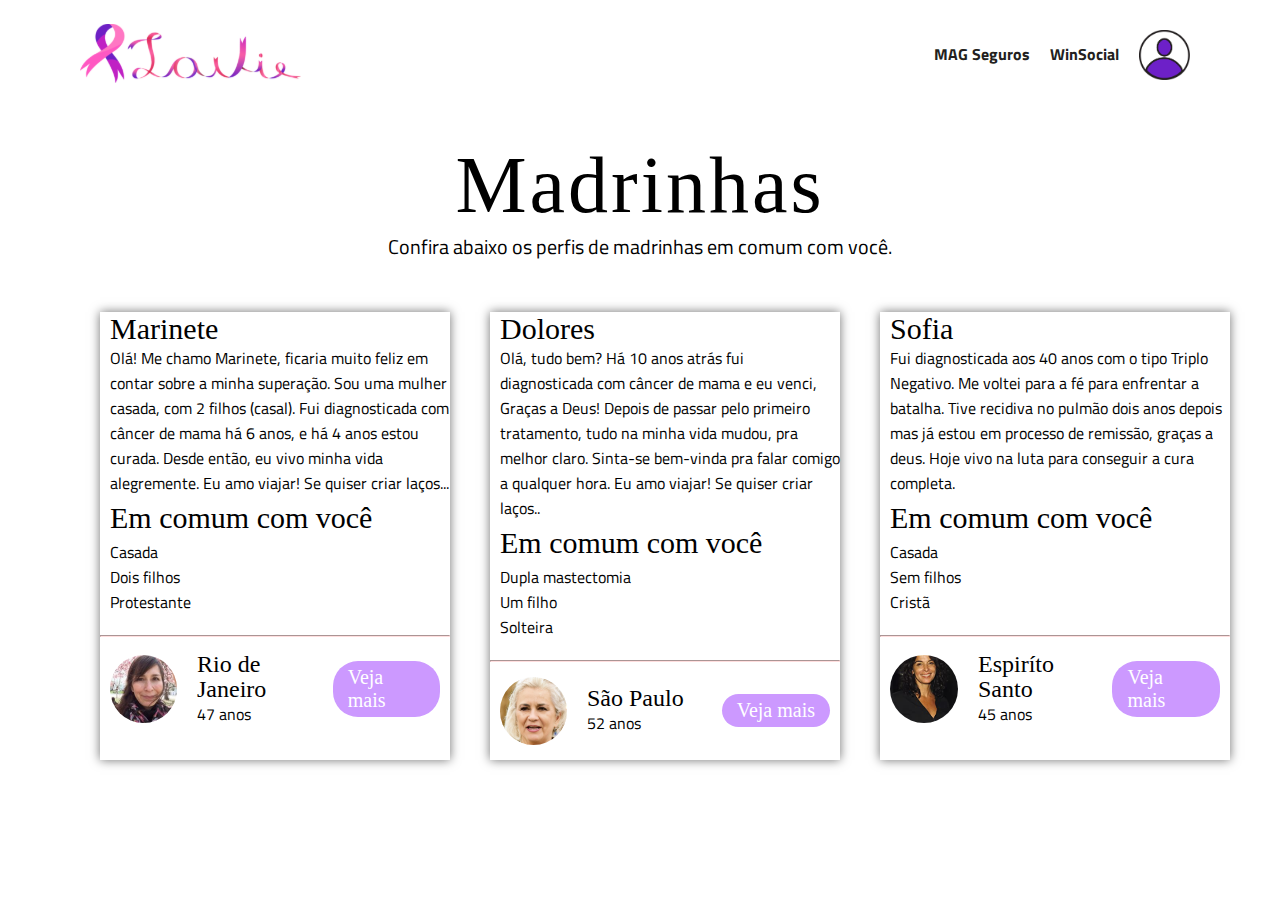
==== index.html @ 5ddbf74d "subindo arquivos" ====
<!DOCTYPE html>
<html lang="pt-br">
<head>
    <meta charset="UTF-8">
    <meta http-equiv="X-UA-Compatible" content="IE=edge">
    <meta name="viewport" content="width=device-width, initial-scale=1.0">
    <title>Lavie</title>
    <link rel="stylesheet" href="style.css">
    <link rel="preconnect" href="https://fonts.gstatic.com">
    <link href="https://fonts.googleapis.com/css2?family=Titillium+Web:wght@700&display=swap" rel="stylesheet">
    <link href="https://fonts.googleapis.com/css2?family=Titillium+Web:wght@700&display=swap" rel="stylesheet">
    <link href="https://fonts.googleapis.com/css2?family=Titillium+Web:wght@300&display=swap" rel="stylesheet"> 
</head>
<body>
    <header id="header">
        <div>
            <a href="index.html"><img src="img/logo.svg" alt="Logo LiVie"></a>
        </div>
        <div id="lista-header">
            <ul>
                <a href=""><li>MAG Seguros</li></a>
                <a href=""><li>WinSocial</li></a>
               <a href=""><li><img src="img/Asset 11.svg" alt="Usuário"></li></a>
            </ul>
        </div>
    </header>
    <section id="intro">
        <h1>Madrinhas </h1>
        <p>Confira abaixo os perfis de madrinhas em comum com você.</p>
    </section>
    <section id="cards">
        <div class="texto-card" >
            <h2>Marinete</h2>
            <p>Olá! Me chamo Marinete, ficaria muito feliz em contar sobre a minha superação. Sou uma mulher casada, com 2 filhos (casal). Fui diagnosticada com câncer de mama há 6 anos, e há 4 anos estou curada. Desde então, eu vivo minha vida alegremente. Eu amo viajar! Se quiser criar laços...</p>
            <h3>Em comum com você</h3>
            <ul>
                <li>Casada</li>
                <li>Dois filhos</li>
                <li>Protestante</li>
            </ul>
            <hr>
            <div class="informacoes">
                <div class="info">
                    <img src="img/Image.svg" alt="Marinete">
                    <ul>
                        <li>Rio de Janeiro</li>
                        <li>47 anos</li>
                    </ul>
                </div>
                <a href="#">Veja mais</a>
            </div>
        </div>
       
        <div class="texto-card" >
            <h2>Dolores</h2>
            <p>Olá, tudo bem? Há 10 anos atrás fui diagnosticada com câncer de mama e eu venci, Graças a Deus! Depois de passar pelo primeiro tratamento, tudo na minha vida mudou, pra melhor claro. Sinta-se bem-vinda pra falar comigo a qualquer hora. Eu amo viajar! Se quiser criar laços..</p>
            <h3>Em comum com você</h3>
            <ul>
                <li>Dupla mastectomia</li>
                <li>Um filho </li>
                <li>Solteira</li>
            </ul>
            <hr>
            <div class="informacoes">
                <div class="info">
                    <img src="img/Image1.svg" alt="Marinete">
                    <ul>
                        <li>São Paulo</li>
                        <li>52 anos</li>
                    </ul>
                </div>
                <a href="#">Veja mais</a>
            </div>
        </div>  

        <div class="texto-card" >
            <h2>Sofia</h2>
            <p>Fui diagnosticada aos 40 anos com o tipo Triplo Negativo. Me voltei para a fé para enfrentar a batalha. Tive recidiva no pulmão dois anos depois mas já estou em processo de remissão, graças a deus. Hoje vivo na luta para conseguir a cura completa.</p>
            <h3>Em comum com você</h3>
            <ul>
                <li>Casada</li>
                <li>Sem filhos</li>
                <li>Cristã</li>
            </ul>
            <hr>
            <div class="informacoes">
                <div class="info">
                    <img src="img/Image2.svg" alt="Marinete">
                    <ul>
                        <li>Espiríto Santo</li>
                        <li>45 anos</li>
                    </ul>
                </div>
                <a href="#">Veja mais</a>
            </div>
        </div>
    </section>
    <div class="modal-overlay">
        <div class="modal">
            <div class="exit">
                <img src="img/Icon.svg" alt="Sair" onclick="sairModal()">
             </div>
            <div class="info modal-ul">
                <img src="img/Image.svg" alt="Marinete">
                <ul>
                    <li>Marinete</li>
                    <li>47 anos</li>
                </ul>
             </div>
             
             <div class="modal-info">
                 <p>Olá! Me chamo Marinete, ficaria muito feliz em contar sobre a minha superação. Sou uma mulher casada, com 2 filhos (casal). Fui diagnosticada com câncer de mama há 6 anos, e há 4 anos estou curada. Desde então, eu vivo minha vida alegremente. Eu amo viajar! Se quiser criar laços comigo, eu ficarei muito feliz em acolher você. </p>
                 <h3>Em comum com você</h3>
                 <ul>
                     <li>Casada</li>
                     <li>Dois filhos</li>
                     <li>Protestante</li>
                 </ul>
             </div>
             <div class="btn">
                <a href="Marinete.html">Criar Laços </a>
                <img src="img/laço_1.svg" alt="">
             </div>
        </div>
    </div>
    <div class="modal-overlay2">
        <div class="modal">
            <div class="exit">
                <img src="img/Icon.svg" alt="Sair" onclick="sairModal()">
             </div>
            <div class="info modal-ul">
                <img src="img/Image2.svg" alt="Marinete">
                <ul>
                    <li>Sofia</li>
                    <li>45 anos</li>
                </ul>
             </div>
             
             <div class="modal-info">
                 <p>Fui diagnosticada aos 40 anos com o tipo Triplo Negativo. Me voltei para a fé para enfrentar a batalha. Tive recidiva no pulmão dois anos depois mas já estou em processo de remissão, graças a deus. Hoje vivo na luta para conseguir a cura completa.
                </p>
                 <h3>Em comum com você</h3>
                 <ul>
                    <li>Casada</li>
                    <li>Sem filhos </li>
                    <li>Cristã</li>
                 </ul>
             </div>
             <div class="btn">
                <a href="sofia.html">Criar Laços </a>
                <img src="img/laço_1.svg" alt="">
             </div>
        </div>
    </div>
    <div class="modal-overlay1">
        <div class="modal">
            <div class="exit">
                <img src="img/Icon.svg" alt="Sair" onclick="sairModal()">
             </div>
            <div class="info modal-ul">
                <img src="img/Image1.svg" alt="Marinete">
                <ul>
                    <li>Dolores</li>
                    <li>52 anos</li>
                </ul>
             </div>
             
             <div class="modal-info">
                 <p>Olá, tudo bem? Há 10 anos atrás fui diagnosticada com câncer de mama e eu venci, Graças a Deus! Depois de passar pelo primeiro tratamento, tudo na minha vida mudou, pra melhor claro. Sinta-se bem-vinda pra falar comigo a qualquer hora. Eu amo viajar! Se quiser criar laços..
                </p>
                 <h3>Em comum com você</h3>
                 <ul>
                    <li>Dupla mastectomia</li>
                    <li>Um filho </li>
                    <li>Solteira</li>
                 </ul>
             </div>
             <div class="btn">
                <a href="dolores.html">Criar Laços </a>
                <img src="img/laço_1.svg" alt="Imagem laço">
             </div>
        </div>
    </div>
    <script src="script.js"></script>
    <br><br><br><br><br>
</body>

</html>
---- style.css ----
html,
body,
p,
ol,
ul,
li,
dl,
dt,
dd,
blockquote,
figure,
fieldset,
legend,
textarea,
pre,
iframe,
hr,
h1,
h2,
h3,
h4,
h5,
h6 {
  margin: 0;
  padding: 0;
}
a {
  text-decoration: none;
}
body {
  font-size: 10px;
}

h1,
h2,
h3,
h4,
h5,
h6 {
  font-size: 100%;
  font-weight: normal;
}

ul {
  list-style: none;
}

button,
input,
select {
  margin: 0;
}

html {
  box-sizing: border-box;
}

*,
*::before,
*::after {
  box-sizing: inherit;
}

img,
video {
  height: auto;
  max-width: 100%;
}

iframe {
  border: 0;
}

table {
  border-collapse: collapse;
  border-spacing: 0;
}

td,
th {
  padding: 0;
}
/** HEADER ======================= **/

#header {
  max-width: 1120px;
  margin: 0 auto;
  display: flex;
  justify-content: space-between;
  align-items: center;
  margin-top: 20px;
}
#lista-header ul {
  display: flex;
  align-items: center;
}
#lista-header ul li {
  color: #231f20;
  display: flex;
  align-items: center;
  padding: 10px;
  font-family: titillium Web;
  font-size: 1em;
  font-weight: bold;
}
#lista-header a:nth-child(1):hover::after {
  content: "";
  display: block;
  margin-left: 15px;
  width: 80%;
  height: 3px;
  background: #cc99ff;
}
#lista-header a:nth-child(2):hover::after {
  content: "";
  display: block;
  margin-left: 12px;
  width: 80%;
  height: 3px;
  background: #cc99ff;
}
/** intro =================== **/
#intro {
  margin: 50px 0;
  text-align: center;
}
#intro h1 {
  font-size: 8em;
  font-family: Pacifico;
  letter-spacing: 3px;
}
#intro p {
  font-family: titillium Web;
  font-size: 2em;
  font-weight: 400;
}
/** Card ================= **/
#cards {
  max-width: 1120px;

  display: flex;
  margin: 0 auto;
}
@media (max-width: 920px) {
  #cards {
    flex-wrap: wrap;
  }
}
hr {
  margin: 20px 0 0 0;
  border-color: #ffdede;
}
.texto-card {
  max-width: 800px;
  margin: 0 20px;
  align-items: center;
  box-shadow: 0 0 1em #707070;
}
@media (max-width: 920px) {
  .texto-card {
    margin: 20px;
  }
}
.texto-card p,
ul {
  font-size: 1.6em;
  font-family: titillium Web;
  line-height: 25px;
  margin-left: 10px;
}
.texto-card h2 {
  font-size: 3em;
  font-family: Pacifico;
  margin-left: 10px;
}
.texto-card h3 {
  font-size: 3em;
  margin: 5px 0;
  font-family: Pacifico;
  margin-left: 10px;
}
.texto-card hr {
  width: 350px;
}
.info {
  display: flex;
  align-items: center;
  margin: 15px 0 15px 10px;
}
.info ul {
  margin-left: 20px;
}
.informacoes a {
  font-family: Pacifico;
  font-size: 2em;
  max-width: 150px;
  background: #cc99ff;
  color: #fff;
  border-radius: 25px;
  padding: 5px 15px;
  margin-right: 10px;
}
.informacoes li:first-child {
  font-family: Pacifico;
  font-size: 1.5em;
}
.informacoes a:hover {
  background: #6d0dcc;
}
.informacoes {
  display: flex;
  justify-content: space-between;
  align-items: center;
}

/* MODAL =================== */
.modal-overlay,
.modal-overlay1,
.modal-overlay2 {
  width: 100%;
  height: 100%;
  background-color: rgba(178, 98, 178, 50%);
  position: fixed;
  top: 0;
  display: flex;
  align-items: center;
  justify-content: center;
  opacity: 0;
  visibility: hidden;
  font-family: titillium Web;
}
.modal-overlay.ativo,
.modal-overlay1.ativo,
.modal-overlay2.ativo {
  visibility: visible;
  opacity: 1;
}
.modal {
  background: #fff;
  padding: 2.4rem;
}
.modal-info h2 {
  font-size: 1.5rem;
  font-family: Pacifico;
}
.modal-info h3 {
  font-size: 1.5rem;
  font-family: Pacifico;
}
.modal-ul {
  display: flex;
  align-items: center;
  margin-bottom: 10px;
}
.modal-ul li:nth-child(1) {
  font-family: pacifico;
  font-size: 2em;
}

.modal-info p {
  max-width: 450px;
  font-size: 1rem;
}
.btn {
  margin-top: 20px;
  text-align: center;
}
.btn {
  margin: 0 auto;
  font-family: Pacifico;
  font-size: 3em;
  max-width: 180px;
  background: #cc99ff;
  border-radius: 25px;
  padding: 5px 10px;
  display: flex;
}
.btn a {
  margin-right: 10px;
  color: #fff;
}
.btn:hover {
  background: #6d0dcc;
}
.exit {
  text-align: right;
}
.exit img {
  cursor: pointer;
}
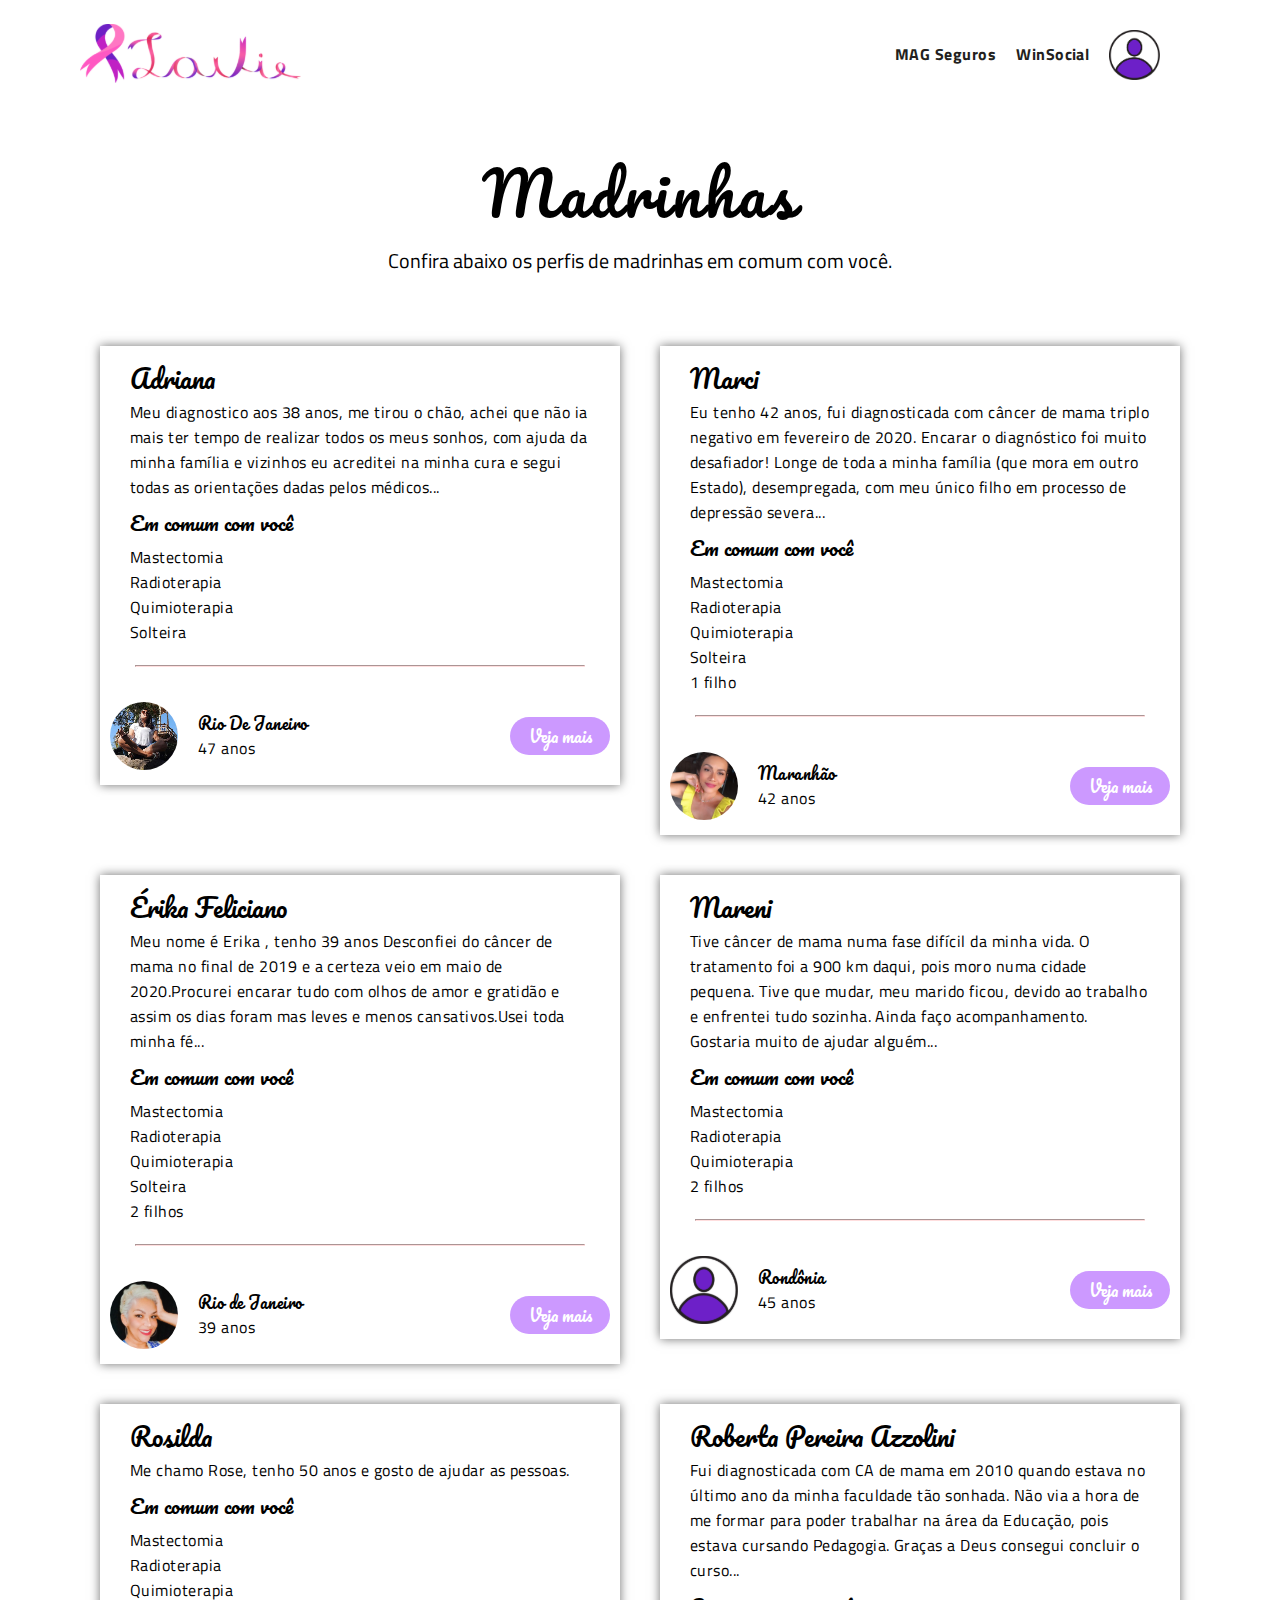
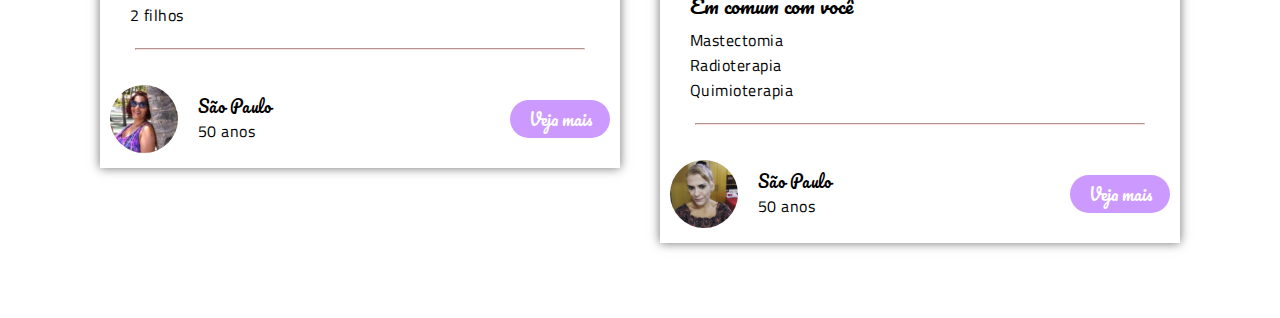
==== commit 17f24650: "atualizando" ====
--- a/index.html
+++ b/index.html
@@ -4,9 +4,11 @@
     <meta charset="UTF-8">
     <meta http-equiv="X-UA-Compatible" content="IE=edge">
     <meta name="viewport" content="width=device-width, initial-scale=1.0">
-    <title>Lavie</title>
+    <title>LaVie</title>
+    <link rel="shortcut icon" href="img/laço_1.svg" type="image/x-icon">
     <link rel="stylesheet" href="style.css">
     <link rel="preconnect" href="https://fonts.gstatic.com">
+    <link href="https://fonts.googleapis.com/css2?family=Pacifico&display=swap" rel="stylesheet">
     <link href="https://fonts.googleapis.com/css2?family=Titillium+Web:wght@700&display=swap" rel="stylesheet">
     <link href="https://fonts.googleapis.com/css2?family=Titillium+Web:wght@700&display=swap" rel="stylesheet">
     <link href="https://fonts.googleapis.com/css2?family=Titillium+Web:wght@300&display=swap" rel="stylesheet"> 
@@ -18,8 +20,8 @@
         </div>
         <div id="lista-header">
             <ul>
-                <a href=""><li>MAG Seguros</li></a>
-                <a href=""><li>WinSocial</li></a>
+                <a href="https://mag.com.br/"><li>MAG Seguros</li></a>
+                <a href="https://winsocial.com.br/para-voce/"><li>WinSocial</li></a>
                <a href=""><li><img src="img/Asset 11.svg" alt="Usuário"></li></a>
             </ul>
         </div>
@@ -29,71 +31,155 @@
         <p>Confira abaixo os perfis de madrinhas em comum com você.</p>
     </section>
     <section id="cards">
-        <div class="texto-card" >
-            <h2>Marinete</h2>
-            <p>Olá! Me chamo Marinete, ficaria muito feliz em contar sobre a minha superação. Sou uma mulher casada, com 2 filhos (casal). Fui diagnosticada com câncer de mama há 6 anos, e há 4 anos estou curada. Desde então, eu vivo minha vida alegremente. Eu amo viajar! Se quiser criar laços...</p>
-            <h3>Em comum com você</h3>
-            <ul>
-                <li>Casada</li>
-                <li>Dois filhos</li>
-                <li>Protestante</li>
-            </ul>
-            <hr>
-            <div class="informacoes">
-                <div class="info">
-                    <img src="img/Image.svg" alt="Marinete">
+        <div class="texto-card">
+            <h2>Adriana</h2>
+            <p>Meu diagnostico aos 38 anos, me tirou o chão, achei que não ia mais ter tempo
+                de realizar todos os meus sonhos, com ajuda da minha família e vizinhos eu
+                acreditei na minha cura e segui todas as orientações dadas pelos médicos... </p>
+            <h3>Em comum com você</h3>
+            <ul>
+                <li>Mastectomia</li>
+                <li>Radioterapia</li>
+                <li>Quimioterapia</li>
+                <li>Solteira</li>
+            </ul>
+            <hr>
+            <div class="informacoes">
+                <div class="info">
+                    <img src="img/Adriana.svg" alt="Marinete">
+                    <ul>
+                        <li>Rio De Janeiro</li>
+                        <li>47 anos</li>
+                    </ul>
+                </div>
+                <a href="#">Veja mais</a>
+            </div>
+        </div>
+        <div class="texto-card" >
+            <h2>Marci</h2>
+            <p>Eu tenho 42 anos, fui diagnosticada com câncer de mama triplo negativo em fevereiro de
+                2020. Encarar o diagnóstico foi muito desafiador! Longe de toda a minha família
+                (que mora em outro Estado), desempregada, com meu único filho em processo de depressão severa...</p>
+            <h3>Em comum com você</h3>
+            <ul>
+                <li>Mastectomia</li>
+                <li>Radioterapia</li>
+                <li>Quimioterapia</li>
+                <li>Solteira</li>
+                <li>1 filho</li>
+            </ul>
+            <hr class="hrnosso">
+            <div class="informacoes">
+                <div class="info">
+                    <img src="img/marci.svg" alt="Marinete">
+                    <ul>
+                        <li>Maranhão</li>
+                        <li>42 anos</li>
+                    </ul>
+                </div>
+                <a href="#">Veja mais</a>
+            </div>
+        </div>
+        
+        <div class="texto-card" >
+            <h2>Érika Feliciano</h2>
+            <p>Meu nome é Erika , tenho 39 anos Desconfiei do  câncer de mama no final de 2019
+                e a certeza veio em maio de 2020.Procurei encarar tudo com olhos de amor e 
+                gratidão e assim os dias foram mas leves e menos cansativos.Usei toda minha fé... 
+            </p>
+            <h3>Em comum com você</h3>
+            <ul>
+                <li>Mastectomia</li>
+                <li>Radioterapia</li>
+                <li>Quimioterapia</li>
+                <li>Solteira</li>
+                <li>2 filhos</li>
+            </ul>
+            <hr>
+            <div class="informacoes">
+                <div class="info">
+                    <img src="img/erika.svg" alt="Marinete">
                     <ul>
                         <li>Rio de Janeiro</li>
-                        <li>47 anos</li>
-                    </ul>
-                </div>
-                <a href="#">Veja mais</a>
-            </div>
-        </div>
-       
-        <div class="texto-card" >
-            <h2>Dolores</h2>
-            <p>Olá, tudo bem? Há 10 anos atrás fui diagnosticada com câncer de mama e eu venci, Graças a Deus! Depois de passar pelo primeiro tratamento, tudo na minha vida mudou, pra melhor claro. Sinta-se bem-vinda pra falar comigo a qualquer hora. Eu amo viajar! Se quiser criar laços..</p>
-            <h3>Em comum com você</h3>
-            <ul>
-                <li>Dupla mastectomia</li>
-                <li>Um filho </li>
-                <li>Solteira</li>
-            </ul>
-            <hr>
-            <div class="informacoes">
-                <div class="info">
-                    <img src="img/Image1.svg" alt="Marinete">
+                        <li>39 anos</li>
+                    </ul>
+                </div>
+                <a href="#">Veja mais</a>
+            </div>
+        </div>  
+        <div class="texto-card" >
+            <h2>Mareni</h2>
+            <p>Tive câncer de mama numa fase difícil da minha vida. O tratamento foi a 900 km daqui,
+                pois moro numa cidade pequena. Tive que mudar, meu marido ficou, devido ao trabalho e
+                enfrentei tudo sozinha. Ainda faço acompanhamento. Gostaria muito de ajudar alguém...
+            </p>
+            <h3>Em comum com você</h3>
+            <ul>
+                <li>Mastectomia</li>
+                <li>Radioterapia</li>
+                <li>Quimioterapia</li>
+                <li>2 filhos</li>
+            </ul>
+            <hr>
+            <div class="informacoes">
+                <div class="info">
+                    <img src="img/anonimo.svg" alt="Marinete">
+                    <ul>
+                        <li>Rondônia </li>
+                        <li>45 anos</li>
+                    </ul>
+                </div>
+                <a href="#">Veja mais</a>
+            </div>
+        </div>  
+        <div class="texto-card" >
+            <h2>Rosilda</h2>
+            <p>Me chamo Rose, tenho 50 anos e gosto de ajudar as pessoas. 
+            </p>
+            <h3>Em comum com você</h3>
+            <ul>
+                <li>Mastectomia</li>
+                <li>Radioterapia</li>
+                <li>Quimioterapia</li>
+                <li>2 filhos</li>
+            </ul>
+            <hr>
+            <div class="informacoes">
+                <div class="info">
+                    <img src="img/rosilda.svg" alt="Marinete">
                     <ul>
                         <li>São Paulo</li>
-                        <li>52 anos</li>
+                        <li>50 anos</li>
+                    </ul>
+                </div>
+                <a href="#">Veja mais</a>
+            </div>
+        </div> 
+        <div class="texto-card" >
+            <h2>Roberta Pereira Azzolini</h2>
+            <p>Fui diagnosticada com CA de mama em 2010 quando estava no último ano da  minha
+                faculdade tão sonhada. Não via a hora de me formar para poder trabalhar na área
+                da Educação, pois estava cursando Pedagogia. Graças a Deus consegui concluir o curso... 
+            </p>
+            <h3>Em comum com você</h3>
+            <ul>
+                <li>Mastectomia</li>
+                <li>Radioterapia</li>
+                <li>Quimioterapia</li>
+            </ul>
+            <hr>
+            <div class="informacoes">
+                <div class="info">
+                    <img src="img/roberta.svg" alt="Marinete">
+                    <ul>
+                        <li>São Paulo</li>
+                        <li>50 anos</li>
                     </ul>
                 </div>
                 <a href="#">Veja mais</a>
             </div>
         </div>  
-
-        <div class="texto-card" >
-            <h2>Sofia</h2>
-            <p>Fui diagnosticada aos 40 anos com o tipo Triplo Negativo. Me voltei para a fé para enfrentar a batalha. Tive recidiva no pulmão dois anos depois mas já estou em processo de remissão, graças a deus. Hoje vivo na luta para conseguir a cura completa.</p>
-            <h3>Em comum com você</h3>
-            <ul>
-                <li>Casada</li>
-                <li>Sem filhos</li>
-                <li>Cristã</li>
-            </ul>
-            <hr>
-            <div class="informacoes">
-                <div class="info">
-                    <img src="img/Image2.svg" alt="Marinete">
-                    <ul>
-                        <li>Espiríto Santo</li>
-                        <li>45 anos</li>
-                    </ul>
-                </div>
-                <a href="#">Veja mais</a>
-            </div>
-        </div>
+        
     </section>
     <div class="modal-overlay">
         <div class="modal">
@@ -101,82 +187,177 @@
                 <img src="img/Icon.svg" alt="Sair" onclick="sairModal()">
              </div>
             <div class="info modal-ul">
-                <img src="img/Image.svg" alt="Marinete">
-                <ul>
-                    <li>Marinete</li>
+                <img src="img/Adriana.svg" alt="Marinete">
+                <ul>
+                    <li>Adriana</li>
                     <li>47 anos</li>
                 </ul>
              </div>
              
              <div class="modal-info">
-                 <p>Olá! Me chamo Marinete, ficaria muito feliz em contar sobre a minha superação. Sou uma mulher casada, com 2 filhos (casal). Fui diagnosticada com câncer de mama há 6 anos, e há 4 anos estou curada. Desde então, eu vivo minha vida alegremente. Eu amo viajar! Se quiser criar laços comigo, eu ficarei muito feliz em acolher você. </p>
-                 <h3>Em comum com você</h3>
-                 <ul>
-                     <li>Casada</li>
-                     <li>Dois filhos</li>
-                     <li>Protestante</li>
+                 <p>Meu diagnostico aos 38 anos, me tirou o chão, achei que não ia mais ter tempo de realizar todos os meus sonhos, com ajuda da minha família e vizinhos eu acreditei na minha cura e segui todas as orientações dadas pelos médicos. Venci e fui curada, foi difícil mais eu superei e hoje posso te dizer que você também vai vencer e descobrir um mundo muito mais leve e dar continuidade em seus sonhos. </p>
+                 <h3>Em comum com você</h3>
+                 <ul>
+                    <li>Mastectomia</li>
+                    <li>Radioterapia</li>
+                    <li>Quimioterapia</li>
+                    <li>Solteira</li>
                  </ul>
              </div>
              <div class="btn">
                 <a href="Marinete.html">Criar Laços </a>
-                <img src="img/laço_1.svg" alt="">
-             </div>
-        </div>
-    </div>
-    <div class="modal-overlay2">
-        <div class="modal">
-            <div class="exit">
-                <img src="img/Icon.svg" alt="Sair" onclick="sairModal()">
-             </div>
-            <div class="info modal-ul">
-                <img src="img/Image2.svg" alt="Marinete">
-                <ul>
-                    <li>Sofia</li>
+                <img src="img/laço_1.svg" alt="Imagem laço">
+             </div>
+        </div>
+    </div>
+    <div class="modal-overlay">
+        <div class="modal">
+            <div class="exit">
+                <img src="img/Icon.svg" alt="Sair" onclick="sairModal()">
+             </div>
+            <div class="info modal-ul">
+                <img src="img/marci.svg" alt="Marinete">
+                <ul>
+                    <li>Marci</li>
+                    <li>42 anos</li>
+                </ul>
+             </div>
+             
+             <div class="modal-info">
+                 <p>Eu tenho 42 anos, fui diagnosticada com câncer de mama triplo negativo em fevereiro de 2020. Encarar o diagnóstico foi muito desafiador! Longe de toda a minha família (que mora em outro Estado), desempregada, com meu único filho em processo de depressão severa, abandonada pelo meu companheiro tão logo meus cabelos caíram...tinha tudo para dar errado, se não fosse por um detalhe, Deus já havia preparado a minha vitória! E aquilo que parecia ter vindo para o meu fim, foi um lindo recomeço!! Passei pela metamorfose!!! Virei uma linda borboleta azul, e no meu jardim, todo dia pousa uma borboleta com asas quebradas, e assim como Deus cuidou de mim, eu acolho e ensino umas a  cuidarem  das outras, numa forma constante de exercitarmos a gratidão!!!
+                </p>
+                 <h3>Em comum com você</h3>
+                 <ul>
+                    <li>Mastectomia</li>
+                    <li>Radioterapia</li>
+                    <li>Quimioterapia</li>
+                    <li>Solteira</li>
+                    <li>1 filho</li>
+                 </ul>
+             </div>
+             <div class="btn">
+                <a href="sofia.html">Criar Laços </a>
+                <img src="img/laço_1.svg" alt="Imagem laço">
+             </div>
+        </div>
+    </div>
+    
+    <div class="modal-overlay">
+        <div class="modal">
+            <div class="exit">
+                <img src="img/Icon.svg" alt="Sair" onclick="sairModal()">
+             </div>
+            <div class="info modal-ul">
+                <img src="img/erika.svg" alt="Marinete">
+                <ul>
+                    <li>Érika Feliciano</li>
+                    <li>39 anos</li>
+                </ul>
+             </div>
+             
+             <div class="modal-info">
+                 <p>Meu nome é Erika , tenho 39 anos Desconfiei do câncer de mama no final de 2019 e a certeza veio em maio de 2020. Procurei encarar tudo com olhos de amor e gratidão e assim os dias foram mas leves e menos cansativos . Usei toda minha fé em Deus e segui adiante ,certa que seria vencedora . Hoje faço hormonioterapia e ainda sinto alguns efeitos do tratamento mas nada que eu não consiga transformar em gratidão por estar viva . O câncer não foi meu amigo , mas foi um grande professor.
+                </p>
+                 <h3>Em comum com você</h3>
+                 <ul>
+                    <li>Mastectomia</li>
+                    <li>Radioterapia</li>
+                    <li>Quimioterapia</li>
+                    <li>Solteira</li>
+                    <li>2 filhos</li>
+                 </ul>
+             </div>
+             <div class="btn">
+                <a href="erika.html">Criar Laços </a>
+                <img src="img/laço_1.svg" alt="Imagem laço">
+             </div>
+        </div>
+    </div>
+    <div class="modal-overlay">
+        <div class="modal">
+            <div class="exit">
+                <img src="img/Icon.svg" alt="Sair" onclick="sairModal()">
+             </div>
+            <div class="info modal-ul">
+                <img src="img/anonimo.svg" alt="Marinete">
+                <ul>
+                    <li>Mareni</li>
                     <li>45 anos</li>
                 </ul>
              </div>
              
              <div class="modal-info">
-                 <p>Fui diagnosticada aos 40 anos com o tipo Triplo Negativo. Me voltei para a fé para enfrentar a batalha. Tive recidiva no pulmão dois anos depois mas já estou em processo de remissão, graças a deus. Hoje vivo na luta para conseguir a cura completa.
-                </p>
-                 <h3>Em comum com você</h3>
-                 <ul>
-                    <li>Casada</li>
-                    <li>Sem filhos </li>
-                    <li>Cristã</li>
-                 </ul>
-             </div>
-             <div class="btn">
-                <a href="sofia.html">Criar Laços </a>
-                <img src="img/laço_1.svg" alt="">
-             </div>
-        </div>
-    </div>
-    <div class="modal-overlay1">
-        <div class="modal">
-            <div class="exit">
-                <img src="img/Icon.svg" alt="Sair" onclick="sairModal()">
-             </div>
-            <div class="info modal-ul">
-                <img src="img/Image1.svg" alt="Marinete">
-                <ul>
-                    <li>Dolores</li>
-                    <li>52 anos</li>
-                </ul>
-             </div>
-             
-             <div class="modal-info">
-                 <p>Olá, tudo bem? Há 10 anos atrás fui diagnosticada com câncer de mama e eu venci, Graças a Deus! Depois de passar pelo primeiro tratamento, tudo na minha vida mudou, pra melhor claro. Sinta-se bem-vinda pra falar comigo a qualquer hora. Eu amo viajar! Se quiser criar laços..
-                </p>
-                 <h3>Em comum com você</h3>
-                 <ul>
-                    <li>Dupla mastectomia</li>
-                    <li>Um filho </li>
-                    <li>Solteira</li>
-                 </ul>
-             </div>
-             <div class="btn">
-                <a href="dolores.html">Criar Laços </a>
+                 <p>Tive câncer de mama numa fase difícil da minha vida. O tratamento foi a 900 km daqui, pois moro numa cidade pequena. Tive que mudar, meu marido ficou, devido ao trabalho e enfrentei tudo sozinha. Ainda faço acompanhamento. Gostaria muito de ajudar alguém, se possível for.
+                </p>
+                 <h3>Em comum com você</h3>
+                 <ul>
+                    <li>Mastectomia</li>
+                    <li>Radioterapia</li>
+                    <li>Quimioterapia</li>
+                    <li>2 filhos</li>
+                 </ul>
+             </div>
+             <div class="btn">
+                <a href="mareni.html">Criar Laços </a>
+                <img src="img/laço_1.svg" alt="Imagem laço">
+             </div>
+        </div>
+    </div>
+    <div class="modal-overlay">
+        <div class="modal">
+            <div class="exit">
+                <img src="img/Icon.svg" alt="Sair" onclick="sairModal()">
+             </div>
+            <div class="info modal-ul">
+                <img src="img/rosilda.svg" alt="Marinete">
+                <ul>
+                    <li>Rosilda</li>
+                    <li>50 anos</li>
+                </ul>
+             </div>
+             
+             <div class="modal-info">
+                 <p>Me chamo Rose, tenho 50 anos e gosto de ajudar as pessoas. 
+                </p>
+                 <h3>Em comum com você</h3>
+                 <ul>
+                    <li>Mastectomia</li>
+                    <li>Radioterapia</li>
+                    <li>Quimioterapia</li>
+                    <li>2 filhos</li>
+                 </ul>
+             </div>
+             <div class="btn">
+                <a href="rosilda.html">Criar Laços </a>
+                <img src="img/laço_1.svg" alt="Imagem laço">
+             </div>
+        </div>
+    </div>
+    <div class="modal-overlay">
+        <div class="modal">
+            <div class="exit">
+                <img src="img/Icon.svg" alt="Sair" onclick="sairModal()">
+             </div>
+            <div class="info modal-ul">
+                <img src="img/roberta.svg" alt="Marinete">
+                <ul>
+                    <li>Roberta Pereira Azzolini</li>
+                    <li>50 anos</li>
+                </ul>
+             </div>
+             
+             <div class="modal-info">
+                 <p>Fui diagnosticada com CA de mama em 2010 quando estava no último ano da minha faculdade tão sonhada. Não via a hora de me formar para poder trabalhar na área da Educação, pois estava cursando Pedagogia. Graças a Deus consegui concluir o curso, foi uma batalha em meio a cirurgia, quimioterapia. Eu passava muito mal com os efeitos da quimioterapia. Porém, venci. Enfim, a história é longa, mais eu venci graças a Deus! 🙏 
+                </p>
+                 <h3>Em comum com você</h3>
+                 <ul>
+                    <li>Mastectomia</li>
+                    <li>Radioterapia</li>
+                    <li>Quimioterapia</li>
+                 </ul>
+             </div>
+             <div class="btn">
+                <a href="roberta.html">Criar Laços </a>
                 <img src="img/laço_1.svg" alt="Imagem laço">
              </div>
         </div>
--- a/style.css
+++ b/style.css
@@ -125,7 +125,7 @@
   text-align: center;
 }
 #intro h1 {
-  font-size: 8em;
+  font-size: 6em;
   font-family: Pacifico;
   letter-spacing: 3px;
 }
@@ -137,23 +137,23 @@
 /** Card ================= **/
 #cards {
   max-width: 1120px;
-
-  display: flex;
+  display: flex;
+  flex-wrap: wrap;
   margin: 0 auto;
+  align-items: flex-start;
 }
 @media (max-width: 920px) {
   #cards {
     flex-wrap: wrap;
   }
 }
-hr {
-  margin: 20px 0 0 0;
+.texto-card hr {
+  margin: 20px auto;
   border-color: #ffdede;
 }
 .texto-card {
-  max-width: 800px;
-  margin: 0 20px;
-  align-items: center;
+  flex: 1;
+  margin: 20px 20px;
   box-shadow: 0 0 1em #707070;
 }
 @media (max-width: 920px) {
@@ -166,21 +166,23 @@
   font-size: 1.6em;
   font-family: titillium Web;
   line-height: 25px;
-  margin-left: 10px;
+  margin: 0 30px;
+  letter-spacing: 0.03em;
 }
 .texto-card h2 {
-  font-size: 3em;
-  font-family: Pacifico;
-  margin-left: 10px;
+  margin-top: 10px;
+  font-size: 2.5em;
+  font-family: Pacifico;
+  margin-left: 30px;
 }
 .texto-card h3 {
-  font-size: 3em;
+  font-size: 2em;
   margin: 5px 0;
   font-family: Pacifico;
-  margin-left: 10px;
+  margin-left: 30px;
 }
 .texto-card hr {
-  width: 350px;
+  width: 450px;
 }
 .info {
   display: flex;
@@ -192,17 +194,20 @@
 }
 .informacoes a {
   font-family: Pacifico;
-  font-size: 2em;
+  font-size: 1.6em;
   max-width: 150px;
   background: #cc99ff;
   color: #fff;
   border-radius: 25px;
-  padding: 5px 15px;
+  padding: 5px 7px;
   margin-right: 10px;
+  width: 100px;
+  text-align: center;
 }
 .informacoes li:first-child {
   font-family: Pacifico;
-  font-size: 1.5em;
+  max-width: 200px;
+  font-size: 1em;
 }
 .informacoes a:hover {
   background: #6d0dcc;
@@ -244,7 +249,7 @@
   font-family: Pacifico;
 }
 .modal-info h3 {
-  font-size: 1.5rem;
+  font-size: 1.3rem;
   font-family: Pacifico;
 }
 .modal-ul {
@@ -254,9 +259,11 @@
 }
 .modal-ul li:nth-child(1) {
   font-family: pacifico;
-  font-size: 2em;
-}
-
+  font-size: 1.5em;
+}
+.modal-info li {
+  margin-left: -30px;
+}
 .modal-info p {
   max-width: 450px;
   font-size: 1rem;
@@ -268,15 +275,18 @@
 .btn {
   margin: 0 auto;
   font-family: Pacifico;
-  font-size: 3em;
+  font-size: 2em;
   max-width: 180px;
   background: #cc99ff;
   border-radius: 25px;
-  padding: 5px 10px;
-  display: flex;
+  padding: 10px 10px;
+  display: flex;
+}
+.btn img {
+  margin-left: 7px;
 }
 .btn a {
-  margin-right: 10px;
+  margin-left: 9px;
   color: #fff;
 }
 .btn:hover {
@@ -288,3 +298,15 @@
 .exit img {
   cursor: pointer;
 }
+@media (max-width: 920px) {
+  #intro h1 {
+    font-family: "Pacifico", cursive;
+  }
+  .texto-card h2,
+  .texto-card h3 {
+    font-family: "Pacifico", cursive;
+  }
+}
+#imagens p {
+  font-size: 1.8em;
+}
